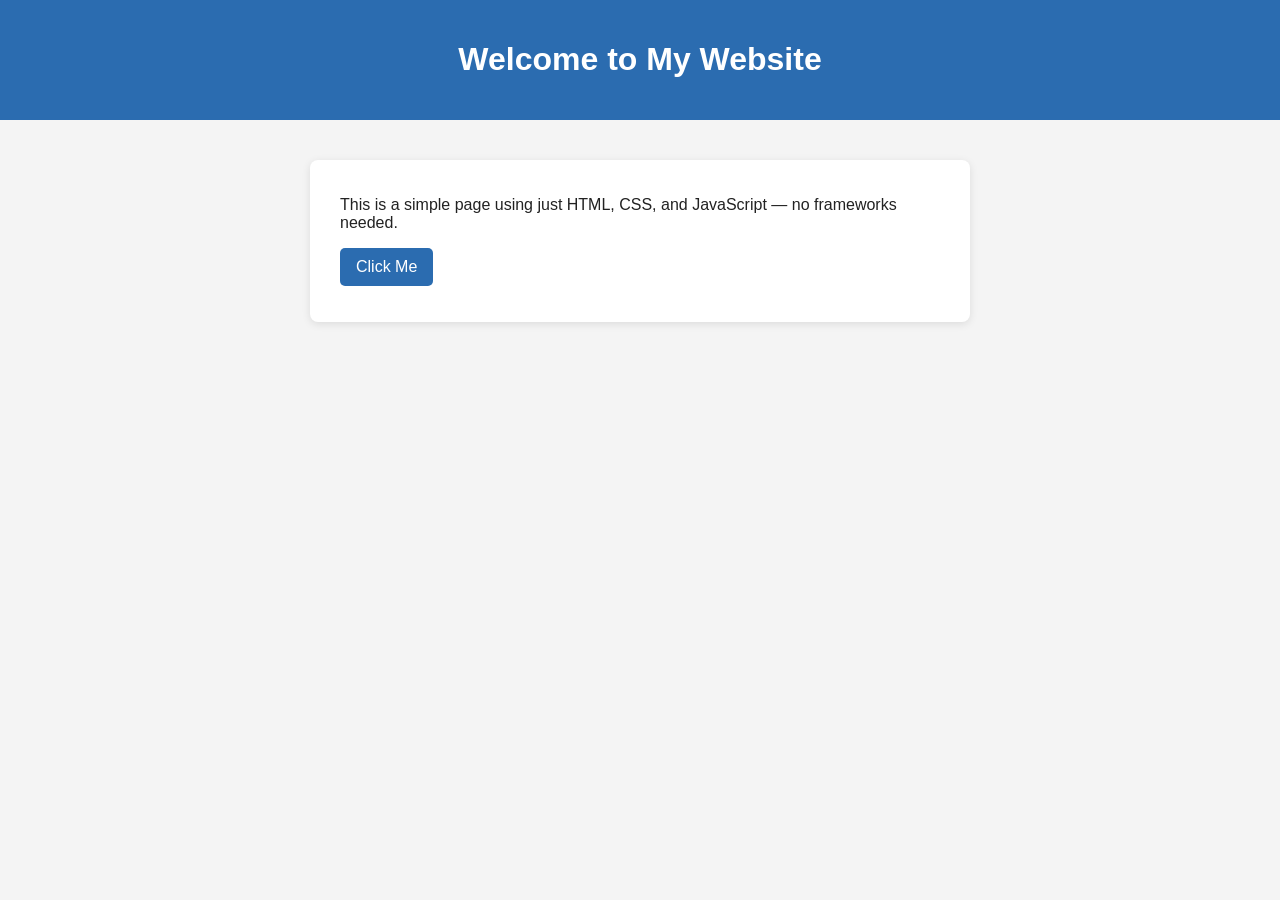
==== index.html @ bf416c7b "Add files via upload" ====
<!DOCTYPE html>
<html lang="en">
<head>
  <meta charset="UTF-8">
  <title>My Simple Website</title>
  <link rel="stylesheet" href="style.css">
  <style>
  </style>
</head>                                  
<body>

  <header>
    <h1>Welcome to My Website</h1>
  </header>

  <main>
    <p>This is a simple page using just HTML, CSS, and JavaScript — no frameworks needed.</p>

    <button onclick="sayHello()">Click Me</button>
    <p id="message"></p>
  </main>

  <script src="script.js"></script>

</body>
</html>
---- style.css ----
body {
  font-family: Arial, sans-serif;
  margin: 0;
  background: #f4f4f4;
  color: #222;
}

header {
  background: #2b6cb0;
  color: white;
  padding: 20px;
  text-align: center;
}

main {
  max-width: 600px;
  margin: 40px auto;
  background: white;
  padding: 20px 30px;
  border-radius: 8px;
  box-shadow: 0 2px 8px rgba(0,0,0,0.1);
}

button {
  background: #2b6cb0;
  color: white;
  border: none;
  padding: 10px 16px;
  border-radius: 5px;
  cursor: pointer;
  font-size: 1rem;
}

button:hover {
  background: #244e85;
}

#message {
  margin-top: 15px;
  font-weight: bold;
}
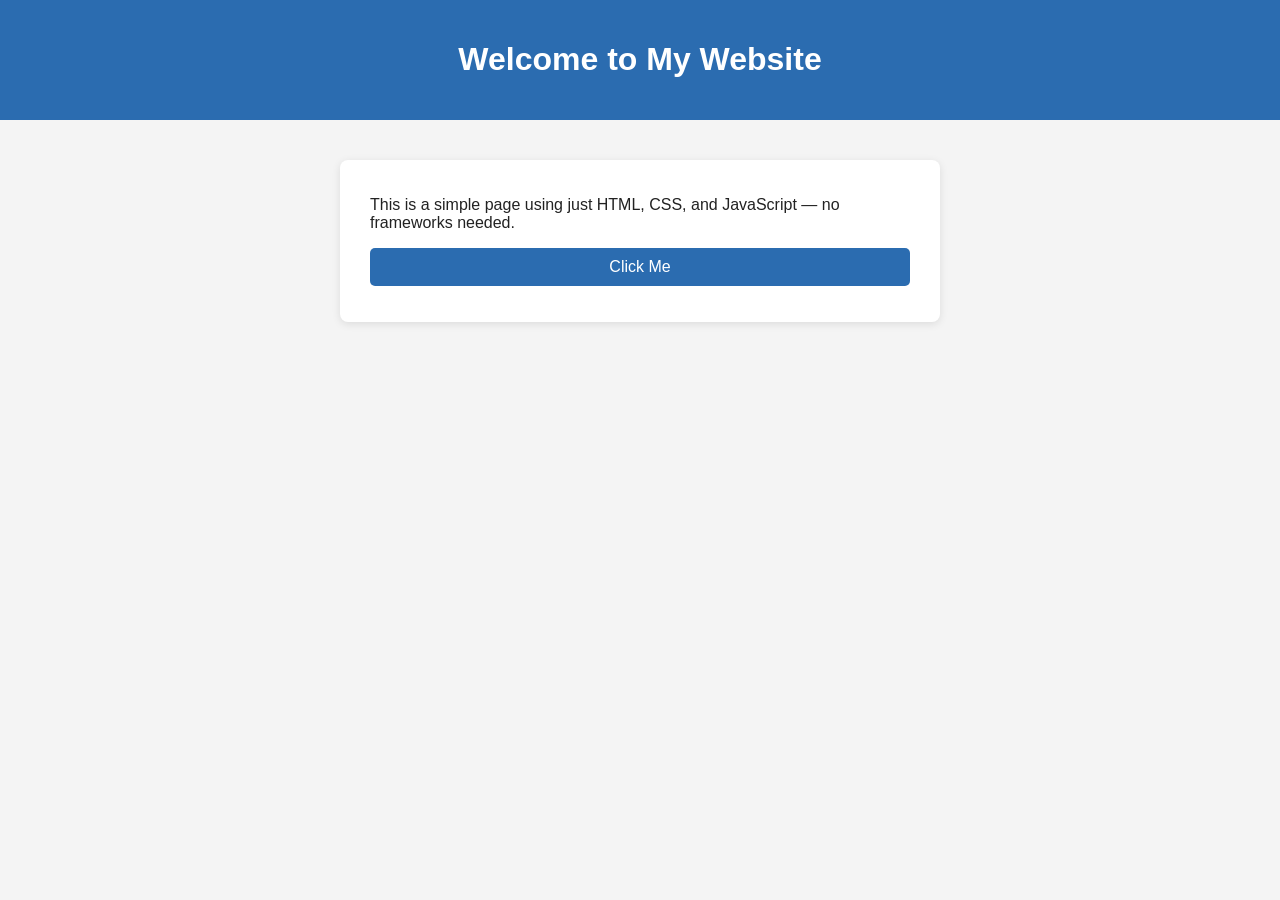
==== commit 459e14b1: "adjust for phone view" ====
--- a/index.html
+++ b/index.html
@@ -2,6 +2,7 @@
 <html lang="en">
 <head>
   <meta charset="UTF-8">
+  <meta name="viewport" content="width=device-width, initial-scale=1.0">
   <title>My Simple Website</title>
   <link rel="stylesheet" href="style.css">
   <style>
--- a/style.css
+++ b/style.css
@@ -4,23 +4,25 @@
   background: #f4f4f4;
   color: #222;
 }
-
+ 
 header {
   background: #2b6cb0;
   color: white;
   padding: 20px;
   text-align: center;
 }
-
+ 
 main {
   max-width: 600px;
+  width: 90%;
   margin: 40px auto;
   background: white;
   padding: 20px 30px;
   border-radius: 8px;
   box-shadow: 0 2px 8px rgba(0,0,0,0.1);
+  box-sizing: border-box;
 }
-
+ 
 button {
   background: #2b6cb0;
   color: white;
@@ -29,13 +31,30 @@
   border-radius: 5px;
   cursor: pointer;
   font-size: 1rem;
+  width: 100%;
 }
-
+ 
 button:hover {
   background: #244e85;
 }
-
+ 
 #message {
   margin-top: 15px;
   font-weight: bold;
+}
+ 
+/* Adjustments for small screens (phones) */
+@media (max-width: 480px) {
+  header h1 {
+    font-size: 1.4rem;
+  }
+ 
+  main {
+    margin: 20px auto;
+    padding: 15px 20px;
+  }
+ 
+  button {
+    font-size: 0.95rem;
+  }
 }
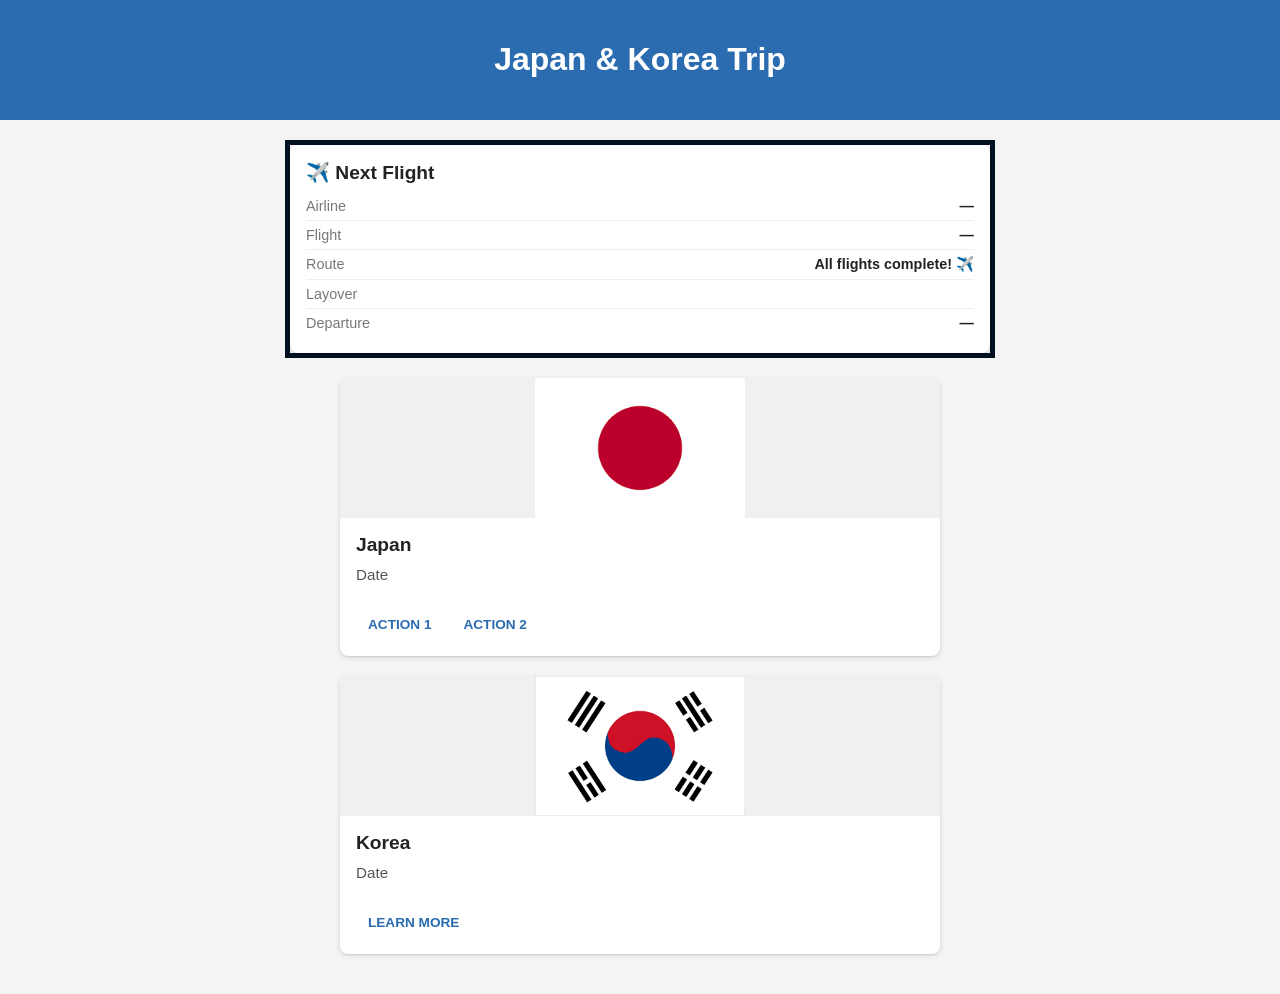
==== commit ed08f709: "havn't solve rn city error yet" ====
--- a/index.html
+++ b/index.html
@@ -3,7 +3,7 @@
 <head>
   <meta charset="UTF-8">
   <meta name="viewport" content="width=device-width, initial-scale=1.0">
-  <title>My Simple Website</title>
+  <title>Japan & Korea Trip</title>
   <link rel="stylesheet" href="style.css">
   <style>
   </style>
@@ -11,16 +11,99 @@
 <body>
 
   <header>
-    <h1>Welcome to My Website</h1>
+    <h1>Japan & Korea Trip</h1>
   </header>
 
-  <main>
-    <p>This is a simple page using just HTML, CSS, and JavaScript — no frameworks needed.</p>
+  <article>
+    <div class="card" id="next-flight-card">
+      <div class="card-content">
+        <h2 class="card-title">✈️ Next Flight</h2>
+        <div class="flight-row">
+          <span class="flight-label">Airline</span>
+          <span class="flight-value" id="flight-airline"></span>
+        </div>
+        <div class="flight-row">
+          <span class="flight-label">Flight</span>
+          <span class="flight-value" id="flight-num"></span>
+        </div>
+        <div class="flight-row">
+          <span class="flight-label">Route</span>
+          <span class="flight-value" id="flight-route"></span>
+        </div>
+        <div class="flight-row hidden" id="layover-row">
+          <span class="flight-label">Layover</span>
+          <span class="flight-value" id="flight-layover"></span>
+        </div>
+        <div class="flight-row">
+          <span class="flight-label">Departure</span>
+          <span class="flight-value" id="flight-time"></span>
+        </div>
+      </div>
 
-    <button onclick="sayHello()">Click Me</button>
-    <p id="message"></p>
-  </main>
+      <div class="layover-card-content hidden">
+        <h3 class="card-title">Layover</h3>
+        <div class="flight-row">
+          <span class="flight-label">Airline</span>
+          <span class="flight-value" id="flight-airline"></span>
+        </div>
+        <div class="flight-row">
+          <span class="flight-label">Flight</span>
+          <span class="flight-value" id="layover-num"></span>
+        </div>
+        <div class="flight-row">
+          <span class="flight-label">Route</span>
+          <span class="flight-value" id="layover-route"></span>
+        </div>
+        <div class="flight-row">
+          <span class="flight-label">Departure</span>
+          <span class="flight-value" id="layover-time"></span>
+        </div>
+      </div>
+    </div>
+  </article>
 
+  <section class="card-container">
+
+    <div class="card featured hidden" id="featured-city">
+      <a href="#" class="card-link" id="featured-link">
+        <span class="featured-badge">📍 You May Be in This City Right Now</span>
+        <img class="card-media" id="featured-image" src="" alt="Current city">
+        <div class="card-content">
+          <h2 class="card-title" id="featured-title"></h2>
+          <p class="card-text" id="featured-text"></p>
+        </div>
+      </a>
+    </div>
+
+    <div class="card">
+      <a href="japan.html" class="card-link">
+      <img class="card-media" src = "source/japan.png" alt="Japan Flag">
+      <div class="card-content">
+        <h2 class="card-title">Japan</h2>
+        <p class="card-text">Date</p>
+      </div>
+      </a>
+      <div class="card-actions">
+        <button class="card-button">ACTION 1</button>
+        <button class="card-button">ACTION 2</button>
+      </div>
+    </div>
+ 
+    <div class="card">
+      <img class="card-media" src = "source/south_korea.png" alt="Korea Flag">
+      <div class="card-content">
+        <h2 class="card-title">Korea</h2>
+        <p class="card-text">Date</p>
+      </div>
+      <div class="card-actions">
+        <button class="card-button">LEARN MORE</button>
+      </div>
+    </div>
+ 
+  </section>
+
+  
+  <script src="trip-data.js"></script>
   <script src="script.js"></script>
 
 </body>
--- a/style.css
+++ b/style.css
@@ -10,6 +10,13 @@
   color: white;
   padding: 20px;
   text-align: center;
+}
+
+article{
+  width: 90%;
+  max-width: 700px;
+  margin: 20px auto;
+  border: 5px solid #011122;
 }
  
 main {
@@ -42,6 +49,162 @@
   margin-top: 15px;
   font-weight: bold;
 }
+
+/* Card container — lays cards out in a responsive grid */
+.card-container {
+  width: 90%;
+  max-width: 600px;
+  margin: 0 auto 40px auto;
+  display: flex;
+  flex-direction: column;
+  gap: 20px;
+}
+
+.hidden {
+  display: none;
+}
+ 
+.card.featured {
+  background: linear-gradient(135deg, #eef4fb, #ffffff);
+  border: none;
+  margin: 20px 0;
+  padding:10px;
+  border-left: 5px solid #e1f622;
+  box-shadow: 0 4px 14px rgba(43, 108, 176, 0.15);
+}
+
+.featured-badge {
+  display: inline-flex;
+  align-items: center;
+  gap: 6px;
+  background: #d4bf02;
+  color: white;
+  font-size: 0.9rem;
+  font-weight: bold;
+  text-transform: uppercase;
+  letter-spacing: 0.05em;
+  padding: 4px 10px;
+  border-radius: 999px;
+  margin-bottom: 10px;
+}
+
+.featured-badge::before {
+  content: "";
+  width: 6px;
+  height: 6px;
+  background: #4ade80;
+  border-radius: 50%;
+  animation: pulse 1.5s infinite;
+}
+
+@keyframes pulse {
+  0% { box-shadow: 0 0 0 0 rgba(74, 222, 128, 0.6); }
+  70% { box-shadow: 0 0 0 6px rgba(74, 222, 128, 0); }
+  100% { box-shadow: 0 0 0 0 rgba(74, 222, 128, 0); }
+}
+
+.flight-row {
+  display: flex;
+  justify-content: space-between;
+  padding: 6px 0;
+  border-bottom: 1px solid #eee;
+  text-align: center;
+}
+ 
+.flight-row:last-child {
+  border-bottom: none;
+}
+ 
+.flight-label {
+  color: #777;
+  font-size: 0.9rem;
+}
+ 
+.flight-value {
+  font-weight: bold;
+  font-size: 0.9rem;
+  text-align: justify;
+}
+ 
+/* Image on the standalone city-detail.html page (not inside a card) */
+.detail-image {
+  width: 100%;
+  max-height: 250px;
+  object-fit: cover;
+  border-radius: 8px;
+  margin-bottom: 16px;
+}
+ 
+/* The card itself */
+.card {
+  background: white;
+  border-radius: 8px;
+  overflow: hidden;
+  /* layered shadow mimics Android's elevation look */
+  box-shadow: 0 1px 2px rgba(0,0,0,0.12), 0 2px 6px rgba(0,0,0,0.08);
+  transition: box-shadow 0.2s ease, transform 0.2s ease;
+}
+ 
+.card:hover {
+  box-shadow: 0 3px 6px rgba(0,0,0,0.16), 0 4px 12px rgba(0,0,0,0.12);
+  transform: translateY(-2px);
+}
+ 
+/* Image/media area at the top of the card */
+.card-media {
+  width: 100%;
+  height: 140px;
+  display: block;
+  object-fit: contain; /* fills the box without distorting the image */
+  background: #f0f0f0;
+}
+
+.card-link {
+  display: block;
+  color: inherit;
+  text-decoration: none;
+  cursor: pointer;
+}
+ 
+.card-content {
+  padding: 16px;
+}
+ 
+.card-title {
+  margin: 0 0 8px 0;
+  font-size: 1.2rem;
+}
+ 
+.card-text {
+  margin: 0;
+  font-size: 0.95rem;
+  color: #555;
+  line-height: 1.4;
+}
+ 
+.card-actions {
+  display: flex;
+  gap: 8px;
+  padding: 8px 16px 16px 16px;
+}
+
+.card-button {
+  background: none;
+  color: #2b6cb0;
+  border: none;
+  padding: 8px 12px;
+  font-size: 0.85rem;
+  font-weight: bold;
+  border-radius: 4px;
+  cursor: pointer;
+  width: auto;
+}
+ 
+.card-button:hover {
+  background: rgba(43, 108, 176, 0.1);
+}
+
+
  
 /* Adjustments for small screens (phones) */
 @media (max-width: 480px) {
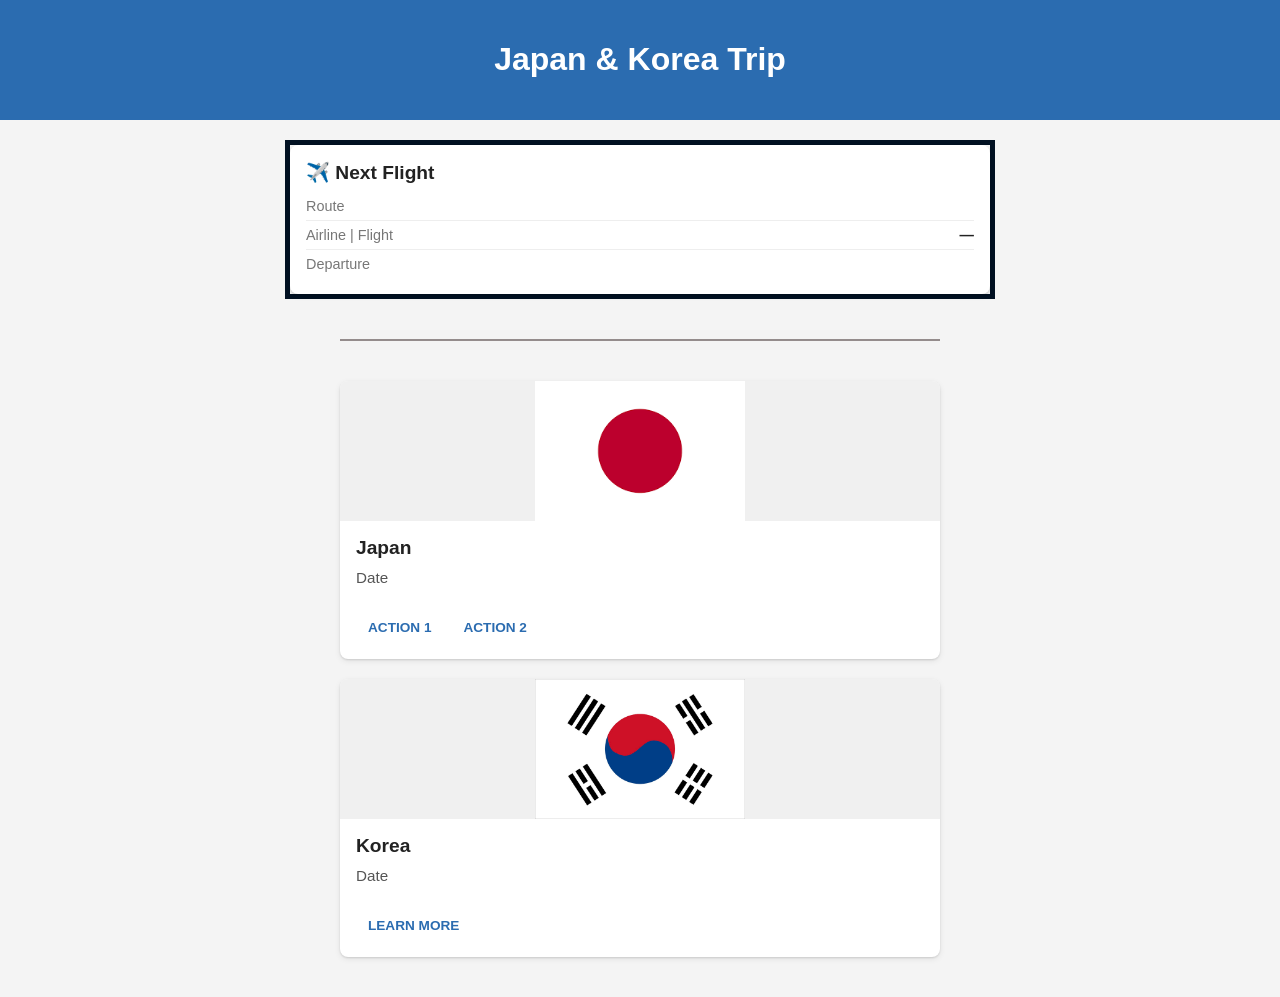
==== commit c497682b: "fix possible location" ====
--- a/index.html
+++ b/index.html
@@ -18,21 +18,14 @@
     <div class="card" id="next-flight-card">
       <div class="card-content">
         <h2 class="card-title">✈️ Next Flight</h2>
-        <div class="flight-row">
-          <span class="flight-label">Airline</span>
-          <span class="flight-value" id="flight-airline"></span>
-        </div>
-        <div class="flight-row">
-          <span class="flight-label">Flight</span>
-          <span class="flight-value" id="flight-num"></span>
-        </div>
-        <div class="flight-row">
+         <span class="connecting-badge hidden" id="connecting-badge">🔄 Connecting Flight</span>
+         <div class="flight-row">
           <span class="flight-label">Route</span>
           <span class="flight-value" id="flight-route"></span>
         </div>
-        <div class="flight-row hidden" id="layover-row">
-          <span class="flight-label">Layover</span>
-          <span class="flight-value" id="flight-layover"></span>
+        <div class="flight-row">
+          <span class="flight-label">Airline | Flight</span>
+          <span class="flight-value" id="flight-airline"></span>
         </div>
         <div class="flight-row">
           <span class="flight-label">Departure</span>
@@ -40,19 +33,15 @@
         </div>
       </div>
 
-      <div class="layover-card-content hidden">
+      <div class="card-content hidden" id="layover-card">
         <h3 class="card-title">Layover</h3>
         <div class="flight-row">
-          <span class="flight-label">Airline</span>
-          <span class="flight-value" id="flight-airline"></span>
+          <span class="flight-label">@</span>
+          <span class="flight-value" id="layover-route"></span>
         </div>
         <div class="flight-row">
-          <span class="flight-label">Flight</span>
-          <span class="flight-value" id="layover-num"></span>
-        </div>
-        <div class="flight-row">
-          <span class="flight-label">Route</span>
-          <span class="flight-value" id="layover-route"></span>
+          <span class="flight-label">Airline | Flight</span>
+          <span class="flight-value" id="layover-airline"></span>
         </div>
         <div class="flight-row">
           <span class="flight-label">Departure</span>
@@ -74,6 +63,8 @@
         </div>
       </a>
     </div>
+
+    <hr class="section-divider">
 
     <div class="card">
       <a href="japan.html" class="card-link">
--- a/style.css
+++ b/style.css
@@ -159,6 +159,14 @@
   background: #f0f0f0;
 }
 
+.card-container hr {
+  grid-column: 1 / -1; /* Forces the line to span across all grid columns */
+  width: 100%;        /* Makes sure it stretches completely */
+  border: 0;
+  border-top: 2px solid #948c8c; /* Gives it a clean, subtle look */
+  margin: 20px 0;     /* Gives it some breathing room */
+}
+
 .card-link {
   display: block;
   color: inherit;
